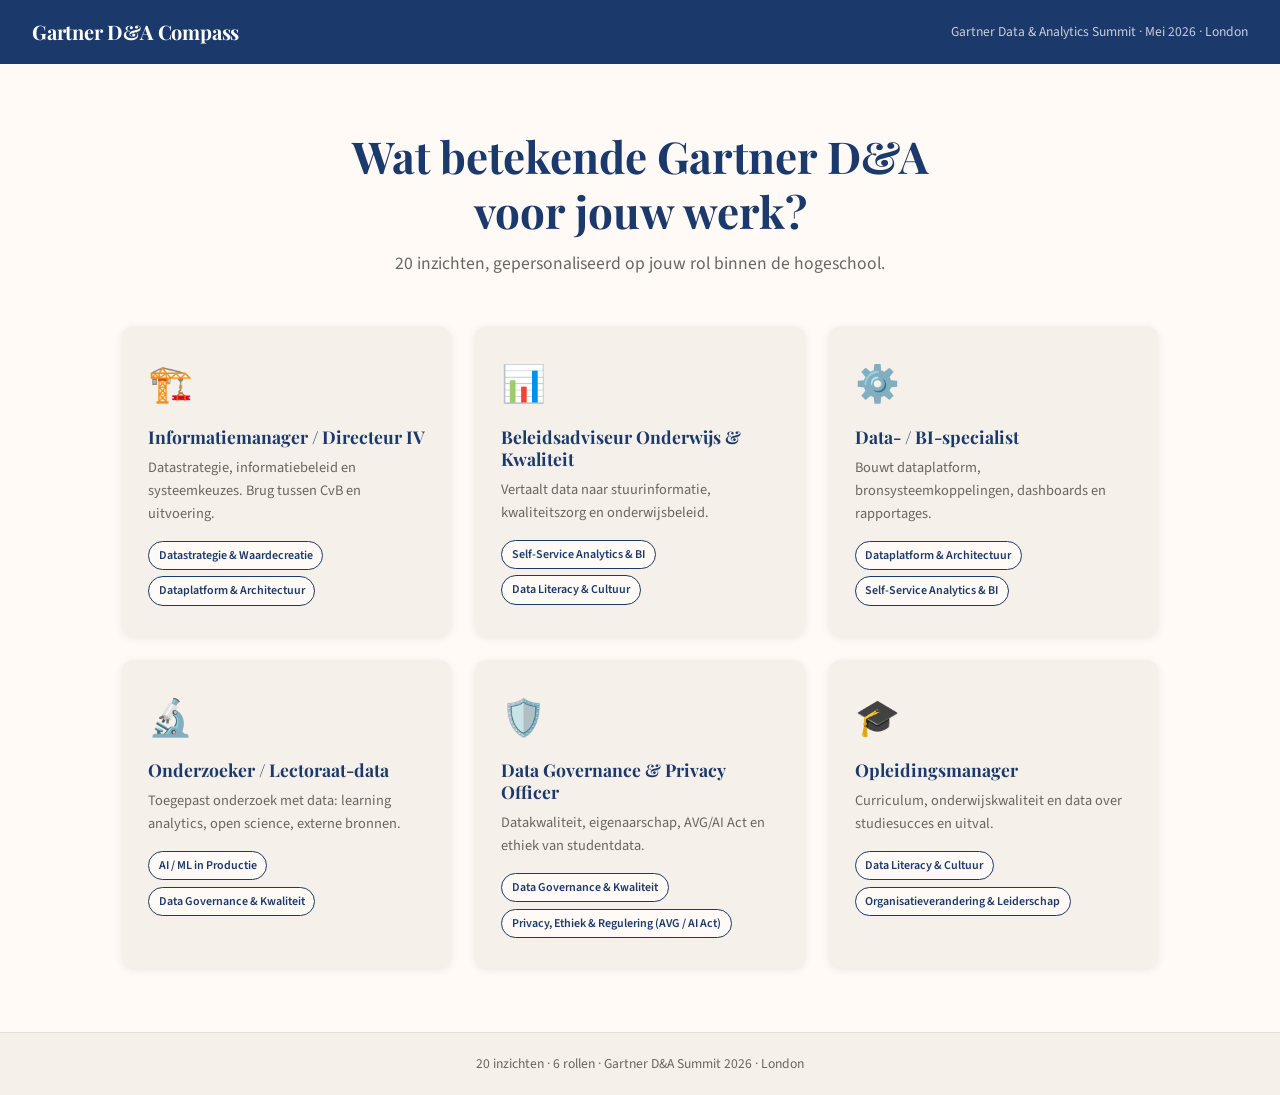
==== briefing.html @ d229db1e "Gartner D&A Compass v1" ====
<!DOCTYPE html>
<html lang="nl">
<head>
  <meta charset="UTF-8">
  <meta name="viewport" content="width=device-width, initial-scale=1.0">
  <title>Jouw Gartner D&A Briefing</title>
  <link rel="preconnect" href="https://fonts.googleapis.com">
  <link rel="preconnect" href="https://fonts.gstatic.com" crossorigin>
  <link href="https://fonts.googleapis.com/css2?family=Playfair+Display:wght@700&family=Source+Sans+3:wght@400;600;700&display=swap" rel="stylesheet">
  <link rel="stylesheet" href="css/style.css">
</head>
<body>

  <!-- Sticky nav (gevuld via JS) -->
  <nav class="sticky-nav" id="stickyNav">
    <a href="index.html" class="back-link">← Terug</a>
    <span class="nav-brand" id="navBrand"></span>
    <div class="nav-links">
      <a href="#s1">Inzichten</a>
      <a href="#s2">Radar</a>
      <a href="#s3">Provocaties</a>
      <a href="#s4">Aan de slag</a>
      <a href="#s5">Thema's</a>
      <a href="#s6">Vragen</a>
      <a href="#s7">Andere lens</a>
    </div>
  </nav>

  <!-- S0 Header -->
  <header class="briefing-header" id="s0">
    <a href="index.html" class="back-btn">← Kies een andere rol</a>
    <span class="role-emoji" id="roleEmoji"></span>
    <h1 id="roleTitle"></h1>
    <p class="subtitle">Jouw Gartner D&amp;A briefing &nbsp;·&nbsp; 20 inzichten · Mei 2026 · London</p>
  </header>

  <main id="mainContent" style="display:none">

    <!-- S1 Top inzichten -->
    <section class="section" id="s1">
      <h2 class="section-title" id="s1Title"></h2>
      <div class="insight-list" id="insightList"></div>
    </section>

    <!-- S2 Radar -->
    <section class="section" id="s2">
      <h2 class="section-title">Signalen &amp; Risico's</h2>
      <div class="radar-cols">
        <div class="radar-col" id="radarTrends">
          <h3>Signalen</h3>
        </div>
        <div class="radar-col risks" id="radarRisks">
          <h3>Risico's</h3>
        </div>
      </div>
    </section>

    <!-- S3 Provocaties -->
    <section class="section" id="s3">
      <h2 class="section-title">Provocaties</h2>
      <div id="provocations"></div>
    </section>

    <!-- S4 Direct aan de slag -->
    <section class="section" id="s4">
      <h2 class="section-title">Direct aan de slag</h2>
      <div class="tools-grid" id="toolsGrid"></div>
    </section>

    <!-- S5 Themalandschap -->
    <section class="section" id="s5">
      <h2 class="section-title">Themalandschap</h2>
      <table class="theme-table" id="themeTable">
        <thead>
          <tr>
            <th>Thema</th>
            <th>Nu</th>
            <th>Nabij</th>
            <th>Lang</th>
          </tr>
        </thead>
        <tbody id="themeBody"></tbody>
      </table>
    </section>

    <!-- S6 Team-vragen -->
    <section class="section" id="s6">
      <h2 class="section-title">Team-vragen</h2>
      <div class="team-questions" id="teamQuestions"></div>
    </section>

    <!-- S7 Andere lens -->
    <section class="section" id="s7">
      <h2 class="section-title">Dezelfde data, een ander perspectief</h2>
      <div class="lens-chips" id="lensChips"></div>
    </section>

  </main>

  <script src="js/personalization.js"></script>
  <script src="js/briefing.js"></script>
</body>
</html>
---- css/style.css ----
:root {
  --color-bg: #FFFAF5;
  --color-accent: #C8391A;
  --color-accent-2: #1B3A6B;
  --color-surface: #F5F0EA;
  --color-muted: #6B6560;
  --color-tool: #1B3A6B;
  --color-risk: #C8391A;
  --color-trend: #1A6B3A;
  --color-practice: #5A1B6B;
  --color-provocation: #C87A1A;
  --radius: 12px;
  --shadow: 0 2px 8px rgba(0,0,0,0.08);
  --shadow-hover: 0 8px 24px rgba(0,0,0,0.14);
  --transition: 0.2s ease;
}

*, *::before, *::after { box-sizing: border-box; margin: 0; padding: 0; }

html { scroll-behavior: smooth; }

body {
  font-family: 'Source Sans 3', sans-serif;
  background: var(--color-bg);
  color: #2A2520;
  line-height: 1.6;
  min-height: 100vh;
}

h1, h2, h3 {
  font-family: 'Playfair Display', serif;
  line-height: 1.25;
}

/* ── SITE HEADER ── */
.site-header {
  background: var(--color-accent-2);
  color: #fff;
  padding: 1rem 2rem;
  display: flex;
  align-items: center;
  justify-content: space-between;
  gap: 1rem;
}

.site-header .brand {
  font-family: 'Playfair Display', serif;
  font-size: 1.25rem;
  font-weight: 700;
  letter-spacing: -0.01em;
}

.site-header .tagline {
  font-size: 0.85rem;
  opacity: 0.75;
}

/* ── HERO ── */
.hero {
  text-align: center;
  padding: 4rem 2rem 3rem;
  max-width: 720px;
  margin: 0 auto;
}

.hero h1 {
  font-size: clamp(1.75rem, 4vw, 2.75rem);
  color: var(--color-accent-2);
  margin-bottom: 0.75rem;
}

.hero p {
  font-size: 1.1rem;
  color: var(--color-muted);
}

/* ── ROLE GRID ── */
.role-grid {
  display: grid;
  grid-template-columns: repeat(3, 1fr);
  gap: 1.5rem;
  max-width: 1100px;
  margin: 0 auto;
  padding: 0 2rem 4rem;
}

.role-card {
  background: var(--color-surface);
  border-radius: var(--radius);
  padding: 1.75rem 1.5rem;
  cursor: pointer;
  border: 2px solid transparent;
  box-shadow: var(--shadow);
  transition: transform var(--transition), box-shadow var(--transition), border-color var(--transition);
  opacity: 0;
  transform: translateY(16px);
}

.role-card.visible {
  opacity: 1;
  transform: translateY(0);
  transition: opacity 0.4s ease, transform 0.4s ease, box-shadow var(--transition), border-color var(--transition);
}

.role-card:hover {
  transform: translateY(-2px);
  box-shadow: var(--shadow-hover);
  border-color: var(--color-accent-2);
}

.role-card .emoji {
  font-size: 2.25rem;
  margin-bottom: 0.75rem;
  display: block;
}

.role-card h2 {
  font-size: 1.1rem;
  color: var(--color-accent-2);
  margin-bottom: 0.5rem;
}

.role-card p {
  font-size: 0.9rem;
  color: var(--color-muted);
  margin-bottom: 1rem;
}

.chips {
  display: flex;
  flex-wrap: wrap;
  gap: 0.4rem;
}

.chip {
  font-size: 0.75rem;
  padding: 0.25rem 0.6rem;
  border-radius: 999px;
  background: var(--color-bg);
  color: var(--color-accent-2);
  border: 1px solid var(--color-accent-2);
  font-weight: 600;
  white-space: nowrap;
}

/* ── SITE FOOTER ── */
.site-footer {
  background: var(--color-surface);
  text-align: center;
  padding: 1.25rem 2rem;
  font-size: 0.85rem;
  color: var(--color-muted);
  border-top: 1px solid #E8E0D8;
}

/* ── TYPE BADGES ── */
.badge {
  display: inline-block;
  font-size: 0.7rem;
  font-weight: 700;
  padding: 0.2rem 0.55rem;
  border-radius: 4px;
  text-transform: uppercase;
  letter-spacing: 0.04em;
  color: #fff;
}
.badge-tool        { background: var(--color-tool); }
.badge-risk        { background: var(--color-risk); }
.badge-trend       { background: var(--color-trend); }
.badge-practice    { background: var(--color-practice); }
.badge-provocation { background: var(--color-provocation); }

.badge-horizon {
  display: inline-block;
  font-size: 0.68rem;
  font-weight: 600;
  padding: 0.18rem 0.5rem;
  border-radius: 4px;
  text-transform: uppercase;
  letter-spacing: 0.04em;
  background: var(--color-surface);
  color: var(--color-muted);
  border: 1px solid #D0C8BF;
}

/* ── BRIEFING HEADER ── */
.briefing-header {
  background: var(--color-accent-2);
  color: #fff;
  padding: 2.5rem 2rem 2rem;
  text-align: center;
}

.briefing-header .back-btn {
  display: inline-block;
  margin-bottom: 1.5rem;
  color: rgba(255,255,255,0.8);
  text-decoration: none;
  font-size: 0.9rem;
  transition: color var(--transition);
}
.briefing-header .back-btn:hover { color: #fff; }

.briefing-header .role-emoji {
  font-size: 3rem;
  display: block;
  margin-bottom: 0.5rem;
}

.briefing-header h1 {
  font-size: clamp(1.5rem, 3.5vw, 2.25rem);
  margin-bottom: 0.25rem;
}

.briefing-header .subtitle {
  font-size: 0.9rem;
  opacity: 0.7;
}

/* ── STICKY NAV ── */
.sticky-nav {
  position: sticky;
  top: 0;
  z-index: 100;
  background: var(--color-accent-2);
  color: #fff;
  display: flex;
  align-items: center;
  justify-content: space-between;
  padding: 0.6rem 2rem;
  gap: 1rem;
  transform: translateY(-100%);
  transition: transform 0.3s ease;
  box-shadow: 0 2px 12px rgba(0,0,0,0.2);
}

.sticky-nav.visible { transform: translateY(0); }

.sticky-nav .nav-brand {
  font-family: 'Playfair Display', serif;
  font-size: 0.95rem;
  white-space: nowrap;
  overflow: hidden;
  text-overflow: ellipsis;
}

.sticky-nav .nav-links {
  display: flex;
  gap: 0.5rem;
  flex-wrap: wrap;
  justify-content: flex-end;
}

.sticky-nav .nav-links a {
  color: rgba(255,255,255,0.8);
  text-decoration: none;
  font-size: 0.78rem;
  padding: 0.2rem 0.5rem;
  border-radius: 4px;
  transition: background var(--transition), color var(--transition);
}
.sticky-nav .nav-links a:hover {
  background: rgba(255,255,255,0.15);
  color: #fff;
}

.sticky-nav .back-link {
  color: rgba(255,255,255,0.8);
  text-decoration: none;
  font-size: 0.85rem;
  white-space: nowrap;
  transition: color var(--transition);
}
.sticky-nav .back-link:hover { color: #fff; }

/* ── SECTIONS ── */
.section {
  max-width: 900px;
  margin: 0 auto;
  padding: 3rem 2rem;
}

.section + .section {
  padding-top: 0;
}

.section-title {
  font-size: 1.5rem;
  color: var(--color-accent-2);
  margin-bottom: 1.5rem;
}

/* ── INSIGHT CARDS (accordion) ── */
.insight-list {
  display: flex;
  flex-direction: column;
  gap: 0.75rem;
}

.insight-item {
  background: var(--color-surface);
  border-radius: var(--radius);
  overflow: hidden;
  border: 1px solid #E8E0D8;
}

.insight-header {
  display: flex;
  align-items: flex-start;
  gap: 0.75rem;
  padding: 1rem 1.25rem;
  cursor: pointer;
  user-select: none;
  transition: background var(--transition);
}

.insight-header:hover { background: #EDE8E2; }

.insight-rank {
  font-family: 'Playfair Display', serif;
  font-size: 1.25rem;
  color: var(--color-muted);
  min-width: 1.5rem;
  text-align: center;
  padding-top: 0.1rem;
}

.insight-meta {
  flex: 1;
}

.insight-meta .badges {
  display: flex;
  gap: 0.4rem;
  flex-wrap: wrap;
  margin-bottom: 0.4rem;
}

.insight-meta h3 {
  font-size: 1rem;
  font-family: 'Source Sans 3', sans-serif;
  font-weight: 700;
  margin-bottom: 0.25rem;
  color: #2A2520;
}

.insight-meta .summary-short {
  font-size: 0.85rem;
  color: var(--color-muted);
  display: -webkit-box;
  -webkit-line-clamp: 1;
  -webkit-box-orient: vertical;
  overflow: hidden;
}

.insight-scores {
  display: flex;
  flex-direction: column;
  gap: 0.25rem;
  align-items: flex-end;
  min-width: 80px;
}

.score-pill {
  font-size: 0.68rem;
  color: var(--color-muted);
  background: var(--color-bg);
  border: 1px solid #D0C8BF;
  padding: 0.15rem 0.45rem;
  border-radius: 999px;
  white-space: nowrap;
}

.insight-chevron {
  font-size: 0.9rem;
  color: var(--color-muted);
  align-self: center;
  transition: transform var(--transition);
  margin-left: 0.5rem;
}

.insight-item.open .insight-chevron { transform: rotate(180deg); }

.insight-body {
  display: none;
  padding: 0 1.25rem 1.25rem;
  border-top: 1px solid #E8E0D8;
}

.insight-item.open .insight-body { display: block; }

.box {
  border-radius: 8px;
  padding: 0.875rem 1rem;
  margin-bottom: 0.75rem;
  font-size: 0.9rem;
}

.box-orange { background: #FFF3E6; border-left: 3px solid var(--color-provocation); }
.box-yellow { background: #FFFCE6; border-left: 3px solid #C8B81A; }
.box-red    { background: #FFF0EE; border-left: 3px solid var(--color-risk); }

.box-label {
  font-size: 0.75rem;
  font-weight: 700;
  text-transform: uppercase;
  letter-spacing: 0.05em;
  margin-bottom: 0.35rem;
  color: var(--color-muted);
}

.box-content { color: #2A2520; }

.copy-btn {
  display: inline-flex;
  align-items: center;
  gap: 0.35rem;
  margin-top: 0.5rem;
  padding: 0.3rem 0.7rem;
  font-size: 0.78rem;
  background: #fff;
  border: 1px solid #D0C8BF;
  border-radius: 6px;
  cursor: pointer;
  color: var(--color-muted);
  transition: background var(--transition), border-color var(--transition);
}
.copy-btn:hover { background: var(--color-bg); border-color: var(--color-accent-2); color: var(--color-accent-2); }
.copy-btn.copied { background: #E6F4EE; border-color: var(--color-trend); color: var(--color-trend); }

.insight-source {
  font-size: 0.78rem;
  color: var(--color-muted);
  margin-top: 0.75rem;
  padding-top: 0.75rem;
  border-top: 1px solid #E8E0D8;
}

/* ── RADAR (S2) ── */
.radar-cols {
  display: grid;
  grid-template-columns: 1fr 1fr;
  gap: 1.5rem;
}

.radar-col h3 {
  font-size: 1rem;
  margin-bottom: 1rem;
  color: var(--color-accent-2);
  padding-bottom: 0.5rem;
  border-bottom: 2px solid var(--color-accent-2);
}

.radar-col.risks h3 { border-color: var(--color-risk); color: var(--color-risk); }

.radar-item {
  background: var(--color-surface);
  border-radius: 8px;
  padding: 0.875rem 1rem;
  margin-bottom: 0.75rem;
  border: 1px solid #E8E0D8;
}

.radar-col.risks .radar-item { background: #FFF5F5; }

.radar-item h4 {
  font-size: 0.9rem;
  font-weight: 700;
  font-family: 'Source Sans 3', sans-serif;
  margin-bottom: 0.35rem;
}

.radar-item p {
  font-size: 0.82rem;
  color: var(--color-muted);
}

/* ── PROVOCATIES (S3) ── */
.provocation-item {
  background: var(--color-surface);
  border-radius: var(--radius);
  padding: 1.25rem 1.5rem;
  margin-bottom: 1rem;
  border-left: 4px solid var(--color-provocation);
}

.provocation-item h3 {
  font-size: 1.05rem;
  font-family: 'Source Sans 3', sans-serif;
  font-weight: 700;
  margin-bottom: 0.5rem;
}

.provocation-item p { font-size: 0.9rem; color: var(--color-muted); margin-bottom: 0.75rem; }

.provocation-question {
  font-size: 0.88rem;
  font-style: italic;
  color: var(--color-provocation);
  border-top: 1px solid #E8E0D8;
  padding-top: 0.75rem;
  margin-top: 0.5rem;
}

/* ── TOOLS & PRACTICES (S4) ── */
.tools-grid {
  display: grid;
  grid-template-columns: 1fr 1fr;
  gap: 1rem;
}

.tool-card {
  background: var(--color-surface);
  border-radius: var(--radius);
  padding: 1.25rem;
  border: 1px solid #E8E0D8;
  display: flex;
  flex-direction: column;
}

.tool-card h3 {
  font-size: 0.95rem;
  font-family: 'Source Sans 3', sans-serif;
  font-weight: 700;
  margin-bottom: 0.4rem;
  color: #2A2520;
}

.tool-card p { font-size: 0.85rem; color: var(--color-muted); flex: 1; margin-bottom: 0.75rem; }

.cta-box {
  background: var(--color-accent-2);
  color: #fff;
  border-radius: 6px;
  padding: 0.6rem 0.875rem;
  font-size: 0.82rem;
  font-weight: 600;
}

/* ── THEMALANDSCHAP (S5) ── */
.theme-table {
  width: 100%;
  border-collapse: collapse;
  font-size: 0.85rem;
}

.theme-table th {
  text-align: left;
  padding: 0.5rem 0.75rem;
  font-size: 0.75rem;
  text-transform: uppercase;
  letter-spacing: 0.05em;
  color: var(--color-muted);
  border-bottom: 2px solid #E8E0D8;
}

.theme-table th:not(:first-child) { text-align: center; }

.theme-table td {
  padding: 0.6rem 0.75rem;
  border-bottom: 1px solid #E8E0D8;
  vertical-align: middle;
}

.theme-table td:not(:first-child) { text-align: center; }

.theme-dot {
  display: inline-block;
  width: 28px;
  height: 28px;
  border-radius: 50%;
  font-size: 0.78rem;
  font-weight: 700;
  line-height: 28px;
  text-align: center;
}

.dot-0    { background: #E8E0D8; color: var(--color-muted); }
.dot-1    { background: #C5D9F0; color: var(--color-accent-2); }
.dot-2plus { background: var(--color-accent-2); color: #fff; }

/* ── TEAM VRAGEN (S6) ── */
.team-questions { display: flex; flex-direction: column; gap: 1rem; }

.team-q {
  background: var(--color-surface);
  border-radius: var(--radius);
  padding: 1.25rem 1.5rem;
  display: flex;
  gap: 1rem;
  align-items: flex-start;
  border: 1px solid #E8E0D8;
}

.team-q-num {
  font-family: 'Playfair Display', serif;
  font-size: 1.75rem;
  color: var(--color-accent);
  min-width: 2rem;
  line-height: 1;
  padding-top: 0.15rem;
}

.team-q-text { flex: 1; font-size: 0.95rem; color: #2A2520; }

/* ── ANDERE LENS (S7) ── */
.lens-chips {
  display: flex;
  flex-wrap: wrap;
  gap: 0.75rem;
}

.lens-chip {
  display: inline-flex;
  align-items: center;
  gap: 0.4rem;
  padding: 0.5rem 1rem;
  border-radius: 999px;
  font-size: 0.875rem;
  font-weight: 600;
  cursor: pointer;
  border: 2px solid var(--color-accent-2);
  color: var(--color-accent-2);
  background: var(--color-surface);
  transition: background var(--transition), color var(--transition);
}

.lens-chip:hover { background: var(--color-accent-2); color: #fff; }
.lens-chip.current { background: #E8E0D8; border-color: #D0C8BF; color: var(--color-muted); cursor: default; }
.lens-chip.current:hover { background: #E8E0D8; color: var(--color-muted); }

/* ── RESPONSIEF ── */
@media (max-width: 768px) {
  .role-grid { grid-template-columns: 1fr; }
  .radar-cols { grid-template-columns: 1fr; }
  .tools-grid { grid-template-columns: 1fr; }
  .sticky-nav .nav-links { display: none; }
  .site-header { flex-direction: column; align-items: flex-start; }
}

@media (max-width: 480px) {
  .hero { padding: 2.5rem 1.25rem 2rem; }
  .section { padding: 2rem 1.25rem; }
  .role-grid { padding: 0 1.25rem 3rem; }
}
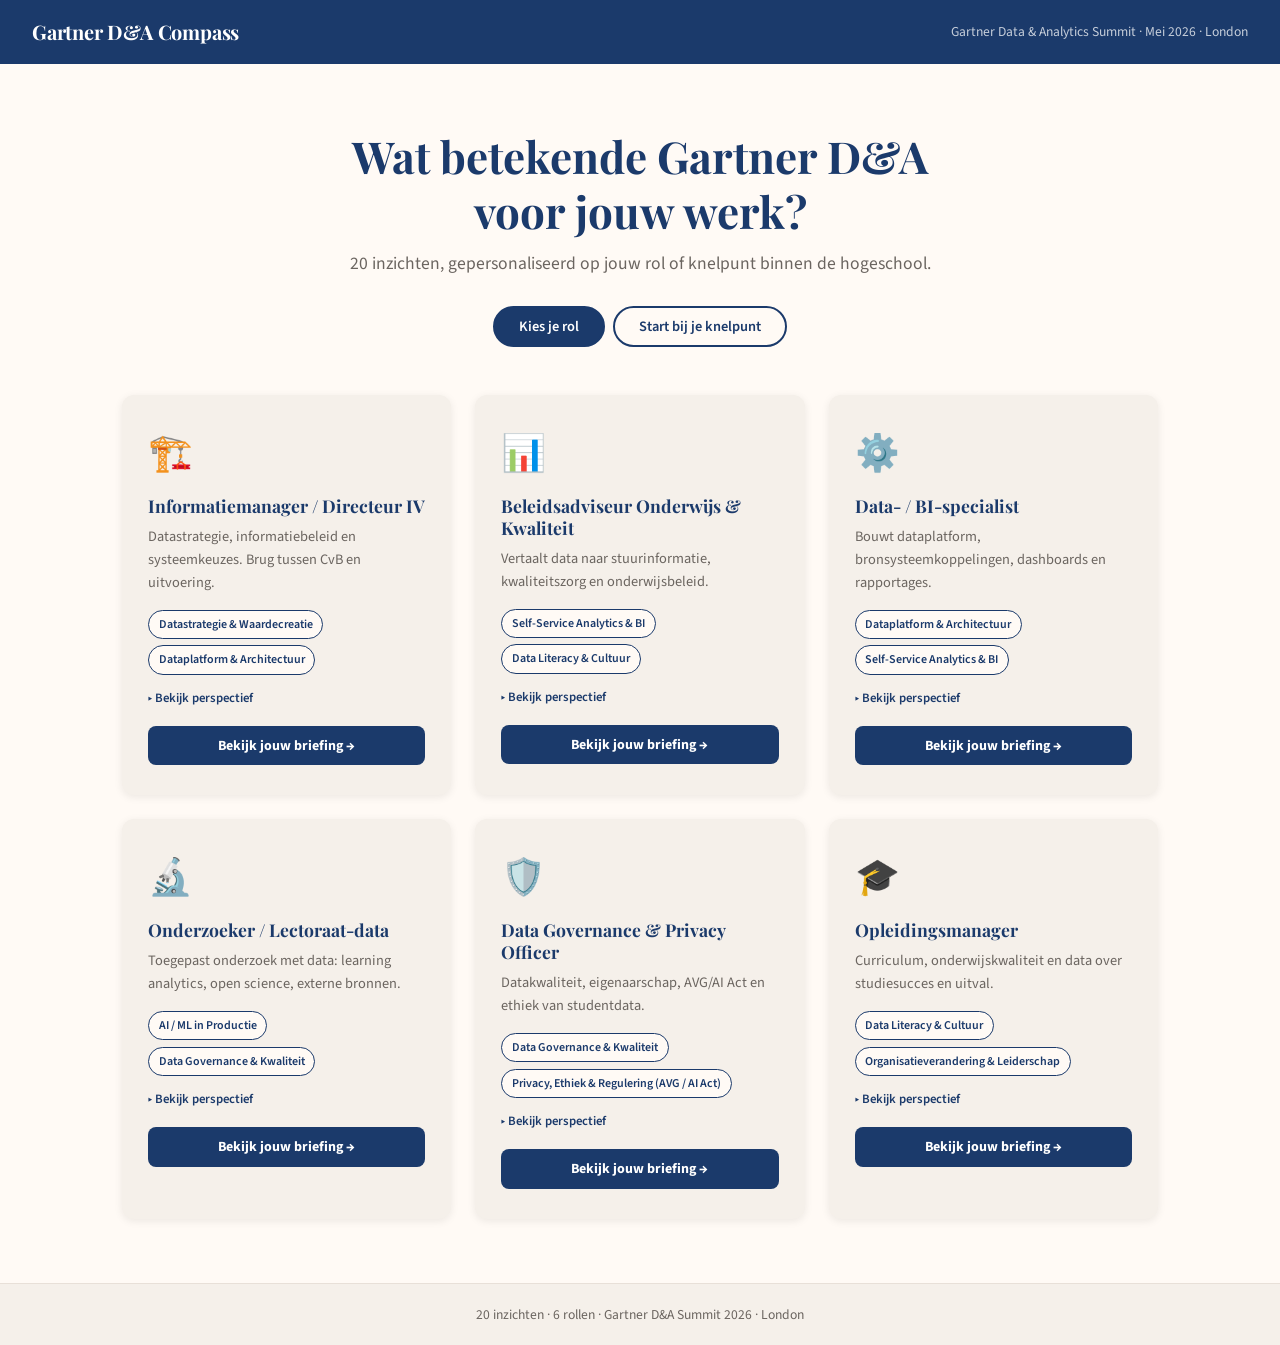
==== commit ddca8c6d: "Voeg vier EduGenAI-verbeteringen toe aan Gartner Compass - #1 Knelpunt-first entry: tab-switcher + 1" ====
--- a/briefing.html
+++ b/briefing.html
@@ -11,7 +11,7 @@
 </head>
 <body>
 
-  <!-- Sticky nav (gevuld via JS) -->
+  <!-- Sticky nav -->
   <nav class="sticky-nav" id="stickyNav">
     <a href="index.html" class="back-link">← Terug</a>
     <span class="nav-brand" id="navBrand"></span>
@@ -32,6 +32,11 @@
     <span class="role-emoji" id="roleEmoji"></span>
     <h1 id="roleTitle"></h1>
     <p class="subtitle">Jouw Gartner D&amp;A briefing &nbsp;·&nbsp; 20 inzichten · Mei 2026 · London</p>
+    <!-- Knelpunt banner (#1) -->
+    <div class="knelpunt-banner" id="knelpuntBanner" style="display:none">
+      <span class="knelpunt-banner-label">Je startte vanuit:</span>
+      <span id="knelpuntBannerText"></span>
+    </div>
   </header>
 
   <main id="mainContent" style="display:none">
@@ -39,6 +44,27 @@
     <!-- S1 Top inzichten -->
     <section class="section" id="s1">
       <h2 class="section-title" id="s1Title"></h2>
+
+      <!-- Zoekbalk + filters (#5) -->
+      <div class="search-bar-wrap">
+        <input class="search-input" id="searchInput" type="search" placeholder="Zoek op titel of trefwoord…" autocomplete="off">
+        <div class="filter-chips" id="typeFilters">
+          <button class="filter-chip active" data-filter="type" data-value="">Alle types</button>
+          <button class="filter-chip" data-filter="type" data-value="tool">Tool</button>
+          <button class="filter-chip" data-filter="type" data-value="practice">Practice</button>
+          <button class="filter-chip" data-filter="type" data-value="trend">Trend</button>
+          <button class="filter-chip" data-filter="type" data-value="risk">Risk</button>
+          <button class="filter-chip" data-filter="type" data-value="provocation">Provocatie</button>
+        </div>
+        <div class="filter-chips" id="horizonFilters">
+          <button class="filter-chip active" data-filter="horizon" data-value="">Alle horizons</button>
+          <button class="filter-chip" data-filter="horizon" data-value="now">Nu</button>
+          <button class="filter-chip" data-filter="horizon" data-value="near">Nabij</button>
+          <button class="filter-chip" data-filter="horizon" data-value="long">Lang</button>
+        </div>
+        <p class="search-empty" id="searchEmpty" style="display:none">Geen inzichten gevonden voor deze zoekopdracht.</p>
+      </div>
+
       <div class="insight-list" id="insightList"></div>
     </section>
 
@@ -89,10 +115,11 @@
       <div class="team-questions" id="teamQuestions"></div>
     </section>
 
-    <!-- S7 Andere lens -->
+    <!-- S7 Andere lens (#4) -->
     <section class="section" id="s7">
       <h2 class="section-title">Dezelfde data, een ander perspectief</h2>
-      <div class="lens-chips" id="lensChips"></div>
+      <p class="section-lead">Schakel van rol om te zien hoe dezelfde 20 inzichten er voor anderen uitzien.</p>
+      <div class="lens-grid" id="lensChips"></div>
     </section>
 
   </main>
--- a/css/style.css
+++ b/css/style.css
@@ -629,11 +629,327 @@
 .lens-chip.current { background: #E8E0D8; border-color: #D0C8BF; color: var(--color-muted); cursor: default; }
 .lens-chip.current:hover { background: #E8E0D8; color: var(--color-muted); }
 
+/* ── ANDERE LENS KAARTEN (#4) ── */
+.section-lead {
+  font-size: 0.9rem;
+  color: var(--color-muted);
+  margin-bottom: 1.25rem;
+  margin-top: -0.75rem;
+}
+
+.lens-grid {
+  display: grid;
+  grid-template-columns: repeat(3, 1fr);
+  gap: 0.875rem;
+}
+
+.lens-card {
+  background: var(--color-surface);
+  border: 2px solid var(--color-accent-2);
+  border-radius: var(--radius);
+  padding: 0.875rem 1rem;
+  display: flex;
+  align-items: flex-start;
+  gap: 0.625rem;
+  cursor: pointer;
+  transition: background var(--transition), transform var(--transition);
+  position: relative;
+}
+
+.lens-card:hover { background: var(--color-accent-2); }
+.lens-card:hover .lens-card-title,
+.lens-card:hover .lens-card-focus { color: #fff; }
+
+.lens-card.current {
+  background: #EDE8E2;
+  border-color: #D0C8BF;
+  cursor: default;
+}
+.lens-card.current:hover { background: #EDE8E2; }
+.lens-card.current .lens-card-title { color: var(--color-muted); }
+.lens-card.current .lens-card-focus { color: #A09890; }
+
+.lens-card-emoji { font-size: 1.5rem; flex-shrink: 0; }
+
+.lens-card-body { flex: 1; }
+
+.lens-card-title {
+  display: block;
+  font-size: 0.85rem;
+  font-weight: 700;
+  color: var(--color-accent-2);
+  line-height: 1.3;
+  margin-bottom: 0.2rem;
+  transition: color var(--transition);
+}
+
+.lens-card-focus {
+  display: block;
+  font-size: 0.75rem;
+  color: var(--color-muted);
+  font-style: italic;
+  line-height: 1.35;
+  transition: color var(--transition);
+}
+
+.lens-card-badge {
+  position: absolute;
+  top: 0.4rem;
+  right: 0.5rem;
+  font-size: 0.65rem;
+  font-weight: 700;
+  text-transform: uppercase;
+  letter-spacing: 0.04em;
+  color: var(--color-muted);
+  background: #D0C8BF;
+  padding: 0.15rem 0.4rem;
+  border-radius: 4px;
+}
+
+/* ── TAB SWITCHER (#1) ── */
+.entry-tabs {
+  display: flex;
+  gap: 0.5rem;
+  justify-content: center;
+  margin-top: 1.75rem;
+}
+
+.entry-tab {
+  padding: 0.5rem 1.5rem;
+  border-radius: 999px;
+  font-size: 0.9rem;
+  font-weight: 600;
+  font-family: 'Source Sans 3', sans-serif;
+  border: 2px solid var(--color-accent-2);
+  background: transparent;
+  color: var(--color-accent-2);
+  cursor: pointer;
+  transition: background var(--transition), color var(--transition);
+}
+
+.entry-tab.active,
+.entry-tab:hover {
+  background: var(--color-accent-2);
+  color: #fff;
+}
+
+/* ── KNELPUNTEN LIJST (#1) ── */
+.knelpunt-intro { max-width: 900px; margin: 0 auto; }
+
+.knelpunt-lead {
+  font-size: 1rem;
+  color: var(--color-muted);
+  margin-bottom: 0;
+}
+
+.knelpunt-list {
+  display: flex;
+  flex-direction: column;
+  gap: 0.625rem;
+  max-width: 900px;
+  margin: 0 auto;
+  padding: 1.5rem 2rem 4rem;
+}
+
+.knelpunt-item {
+  display: flex;
+  align-items: center;
+  gap: 1rem;
+  padding: 1rem 1.25rem;
+  background: var(--color-surface);
+  border: 1px solid #E8E0D8;
+  border-radius: var(--radius);
+  cursor: pointer;
+  text-align: left;
+  font-family: 'Source Sans 3', sans-serif;
+  transition: border-color var(--transition), box-shadow var(--transition), transform var(--transition);
+}
+
+.knelpunt-item:hover {
+  border-color: var(--color-accent-2);
+  box-shadow: var(--shadow-hover);
+  transform: translateX(4px);
+}
+
+.knelpunt-icon { font-size: 1.5rem; flex-shrink: 0; }
+
+.knelpunt-text {
+  flex: 1;
+  font-size: 0.95rem;
+  font-weight: 600;
+  color: #2A2520;
+}
+
+.knelpunt-role {
+  font-size: 0.78rem;
+  color: var(--color-muted);
+  background: var(--color-bg);
+  border: 1px solid #D0C8BF;
+  padding: 0.2rem 0.6rem;
+  border-radius: 999px;
+  white-space: nowrap;
+  flex-shrink: 0;
+}
+
+/* ── KNELPUNT BANNER op briefingpagina (#1) ── */
+.knelpunt-banner {
+  margin-top: 1.25rem;
+  background: rgba(255,255,255,0.15);
+  border: 1px solid rgba(255,255,255,0.3);
+  border-radius: 8px;
+  padding: 0.5rem 1rem;
+  font-size: 0.85rem;
+  color: rgba(255,255,255,0.9);
+  display: inline-flex;
+  gap: 0.5rem;
+  align-items: center;
+}
+
+.knelpunt-banner-label {
+  font-weight: 700;
+  opacity: 0.75;
+  text-transform: uppercase;
+  font-size: 0.72rem;
+  letter-spacing: 0.05em;
+}
+
+/* ── ROLE CARD PREVIEW (#2) ── */
+.preview-toggle {
+  display: inline-block;
+  margin-top: 0.875rem;
+  background: none;
+  border: none;
+  font-size: 0.8rem;
+  color: var(--color-accent-2);
+  cursor: pointer;
+  font-family: 'Source Sans 3', sans-serif;
+  font-weight: 600;
+  padding: 0;
+  transition: color var(--transition);
+}
+.preview-toggle:hover { color: var(--color-accent); }
+
+.card-preview {
+  margin-top: 0.75rem;
+  padding-top: 0.75rem;
+  border-top: 1px dashed #D0C8BF;
+}
+
+.preview-prompt {
+  font-size: 0.82rem;
+  font-style: italic;
+  color: var(--color-muted);
+  margin-bottom: 0.5rem;
+}
+
+.preview-label {
+  font-size: 0.72rem;
+  font-weight: 700;
+  text-transform: uppercase;
+  letter-spacing: 0.05em;
+  color: var(--color-muted);
+  margin-bottom: 0.4rem;
+}
+
+.preview-insights {
+  list-style: none;
+  padding: 0;
+  display: flex;
+  flex-direction: column;
+  gap: 0.35rem;
+}
+
+.preview-insights li {
+  font-size: 0.8rem;
+  color: #2A2520;
+  display: flex;
+  align-items: flex-start;
+  gap: 0.4rem;
+  line-height: 1.4;
+}
+
+.card-cta {
+  display: block;
+  width: 100%;
+  margin-top: 1rem;
+  padding: 0.6rem 1rem;
+  background: var(--color-accent-2);
+  color: #fff;
+  border: none;
+  border-radius: 8px;
+  font-size: 0.875rem;
+  font-weight: 700;
+  font-family: 'Source Sans 3', sans-serif;
+  cursor: pointer;
+  text-align: center;
+  transition: background var(--transition);
+}
+.card-cta:hover { background: #152d55; }
+
+/* ── ZOEKBALK & FILTERS (#5) ── */
+.search-bar-wrap {
+  background: var(--color-surface);
+  border-radius: var(--radius);
+  padding: 1rem 1.25rem;
+  margin-bottom: 1.25rem;
+  border: 1px solid #E8E0D8;
+}
+
+.search-input {
+  width: 100%;
+  padding: 0.625rem 0.875rem;
+  border: 1px solid #D0C8BF;
+  border-radius: 8px;
+  font-size: 0.9rem;
+  font-family: 'Source Sans 3', sans-serif;
+  background: #fff;
+  color: #2A2520;
+  outline: none;
+  margin-bottom: 0.75rem;
+  transition: border-color var(--transition);
+}
+.search-input:focus { border-color: var(--color-accent-2); }
+
+.filter-chips {
+  display: flex;
+  flex-wrap: wrap;
+  gap: 0.4rem;
+  margin-bottom: 0.5rem;
+}
+.filter-chips:last-of-type { margin-bottom: 0; }
+
+.filter-chip {
+  padding: 0.25rem 0.75rem;
+  border-radius: 999px;
+  font-size: 0.78rem;
+  font-weight: 600;
+  font-family: 'Source Sans 3', sans-serif;
+  border: 1px solid #D0C8BF;
+  background: var(--color-bg);
+  color: var(--color-muted);
+  cursor: pointer;
+  transition: background var(--transition), border-color var(--transition), color var(--transition);
+}
+.filter-chip:hover { border-color: var(--color-accent-2); color: var(--color-accent-2); }
+.filter-chip.active {
+  background: var(--color-accent-2);
+  border-color: var(--color-accent-2);
+  color: #fff;
+}
+
+.search-empty {
+  font-size: 0.875rem;
+  color: var(--color-muted);
+  padding: 0.75rem 0 0.25rem;
+  font-style: italic;
+}
+
 /* ── RESPONSIEF ── */
 @media (max-width: 768px) {
   .role-grid { grid-template-columns: 1fr; }
   .radar-cols { grid-template-columns: 1fr; }
   .tools-grid { grid-template-columns: 1fr; }
+  .lens-grid  { grid-template-columns: 1fr 1fr; }
   .sticky-nav .nav-links { display: none; }
   .site-header { flex-direction: column; align-items: flex-start; }
 }
@@ -642,4 +958,6 @@
   .hero { padding: 2.5rem 1.25rem 2rem; }
   .section { padding: 2rem 1.25rem; }
   .role-grid { padding: 0 1.25rem 3rem; }
-}
+  .knelpunt-list { padding: 1.5rem 1.25rem 3rem; }
+  .lens-grid { grid-template-columns: 1fr; }
+}
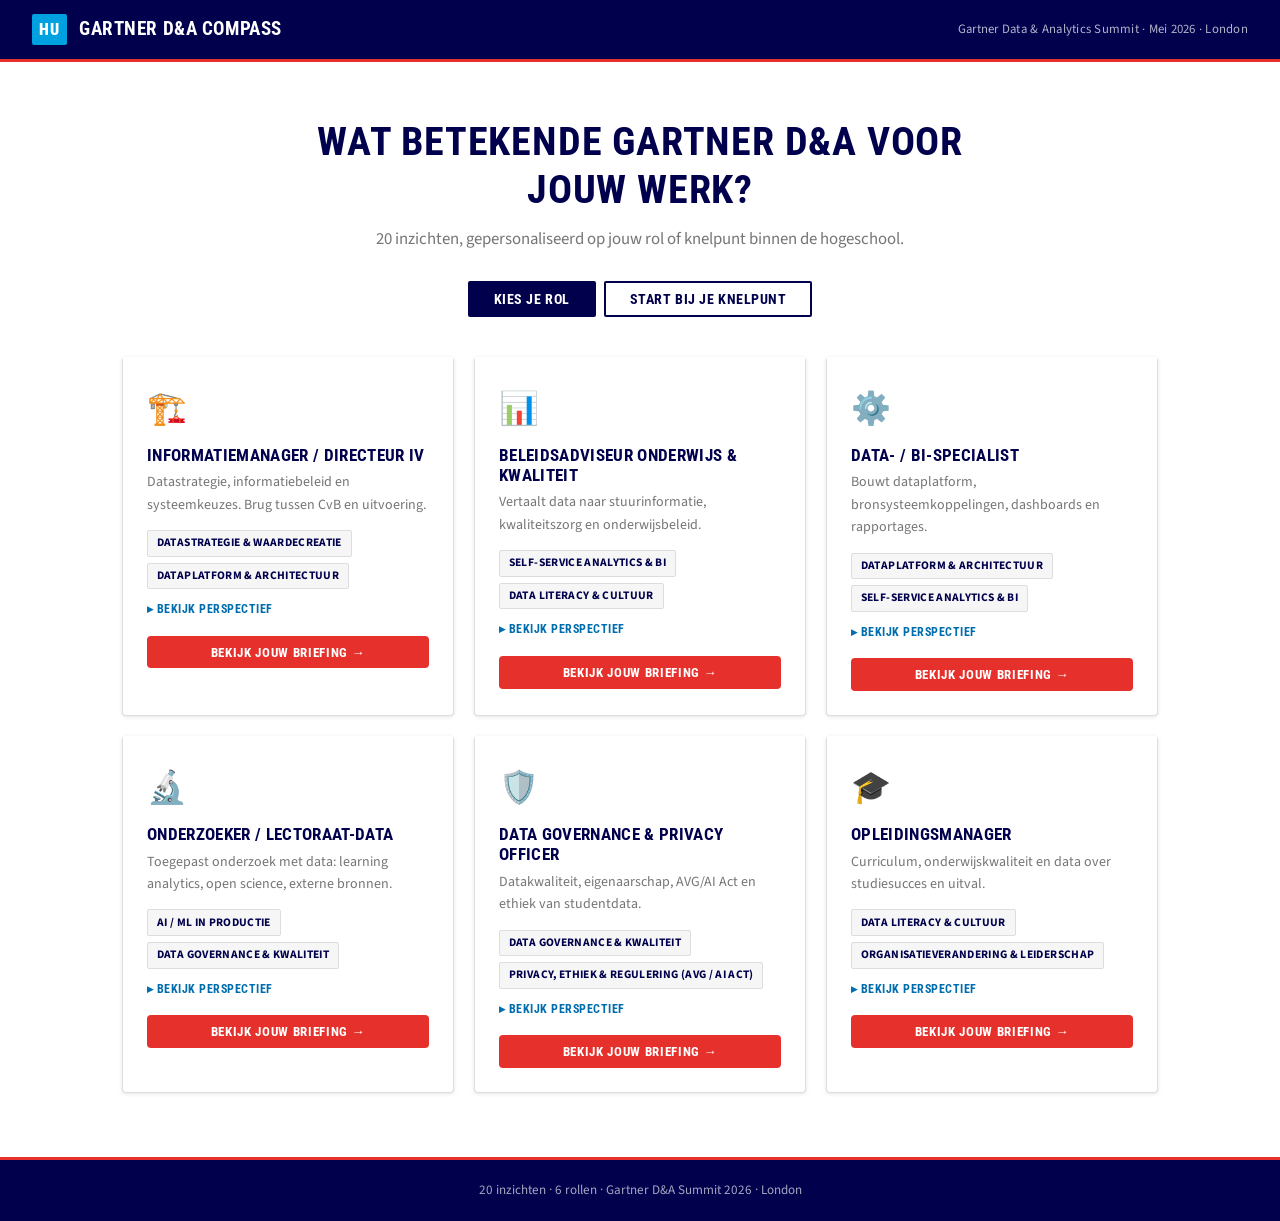
==== commit 22f54d94: "Pas aan naar HU Hogeschool Utrecht huisstijl - Kleuren: HU rood (#e6302b), HU navy (#00004d), HU bla" ====
--- a/briefing.html
+++ b/briefing.html
@@ -6,7 +6,7 @@
   <title>Jouw Gartner D&A Briefing</title>
   <link rel="preconnect" href="https://fonts.googleapis.com">
   <link rel="preconnect" href="https://fonts.gstatic.com" crossorigin>
-  <link href="https://fonts.googleapis.com/css2?family=Playfair+Display:wght@700&family=Source+Sans+3:wght@400;600;700&display=swap" rel="stylesheet">
+  <link href="https://fonts.googleapis.com/css2?family=Roboto+Condensed:wght@700&family=Source+Sans+3:wght@400;600;700&display=swap" rel="stylesheet">
   <link rel="stylesheet" href="css/style.css">
 </head>
 <body>
--- a/css/style.css
+++ b/css/style.css
@@ -1,167 +1,232 @@
+/* ── HU HOGESCHOOL UTRECHT HUISSTIJL ── */
 :root {
-  --color-bg: #FFFAF5;
-  --color-accent: #C8391A;
-  --color-accent-2: #1B3A6B;
-  --color-surface: #F5F0EA;
-  --color-muted: #6B6560;
-  --color-tool: #1B3A6B;
-  --color-risk: #C8391A;
-  --color-trend: #1A6B3A;
-  --color-practice: #5A1B6B;
-  --color-provocation: #C87A1A;
-  --radius: 12px;
-  --shadow: 0 2px 8px rgba(0,0,0,0.08);
-  --shadow-hover: 0 8px 24px rgba(0,0,0,0.14);
-  --transition: 0.2s ease;
+  --color-bg: #ffffff;
+  --color-accent: #e6302b;        /* HU rood */
+  --color-accent-2: #00004d;      /* HU navy */
+  --color-blue: #00a1e1;          /* HU blauw */
+  --color-blue-dark: #006eae;
+  --color-surface: #f6f6f6;       /* HU lichtgrijs */
+  --color-border: #dddddd;
+  --color-muted: #757575;         /* HU grey2 */
+  --color-text: #333333;          /* HU grey1 */
+
+  /* Type-kleuren (HU palette) */
+  --color-tool:        #00004d;   /* navy */
+  --color-risk:        #e6302b;   /* rood */
+  --color-trend:       #006eae;   /* blauw-donker */
+  --color-practice:    #e9650d;   /* oranje */
+  --color-provocation: #e9650d;   /* oranje */
+
+  --radius: 4px;
+  --radius-lg: 8px;
+  --shadow: 0 1px 4px rgba(0,0,0,0.10);
+  --shadow-hover: 0 4px 16px rgba(0,0,0,0.14);
+  --transition: 0.15s ease;
 }
 
 *, *::before, *::after { box-sizing: border-box; margin: 0; padding: 0; }
-
 html { scroll-behavior: smooth; }
 
 body {
-  font-family: 'Source Sans 3', sans-serif;
+  font-family: 'Source Sans 3', Arial, sans-serif;
   background: var(--color-bg);
-  color: #2A2520;
+  color: var(--color-text);
   line-height: 1.6;
   min-height: 100vh;
 }
 
-h1, h2, h3 {
-  font-family: 'Playfair Display', serif;
-  line-height: 1.25;
+/* Headings: HU gebruikt condensed, uppercase stijl */
+h1, h2, h3, h4 {
+  font-family: 'Roboto Condensed', 'Arial Narrow', Arial, sans-serif;
+  font-weight: 700;
+  line-height: 1.2;
+  letter-spacing: 0.01em;
 }
 
 /* ── SITE HEADER ── */
 .site-header {
   background: var(--color-accent-2);
   color: #fff;
-  padding: 1rem 2rem;
+  padding: 0.875rem 2rem;
   display: flex;
   align-items: center;
   justify-content: space-between;
   gap: 1rem;
+  border-bottom: 3px solid var(--color-accent);
 }
 
 .site-header .brand {
-  font-family: 'Playfair Display', serif;
-  font-size: 1.25rem;
-  font-weight: 700;
-  letter-spacing: -0.01em;
+  font-family: 'Roboto Condensed', 'Arial Narrow', Arial, sans-serif;
+  font-size: 1.2rem;
+  font-weight: 700;
+  letter-spacing: 0.03em;
+  text-transform: uppercase;
+  display: flex;
+  align-items: center;
+  gap: 0.75rem;
+}
+
+.site-header .brand::before {
+  content: 'HU';
+  background: var(--color-blue);
+  color: #fff;
+  font-size: 1rem;
+  font-weight: 900;
+  padding: 0.15rem 0.45rem;
+  border-radius: 2px;
+  letter-spacing: 0.05em;
 }
 
 .site-header .tagline {
-  font-size: 0.85rem;
-  opacity: 0.75;
+  font-size: 0.8rem;
+  opacity: 0.7;
+  letter-spacing: 0.02em;
 }
 
 /* ── HERO ── */
 .hero {
   text-align: center;
-  padding: 4rem 2rem 3rem;
-  max-width: 720px;
+  padding: 3.5rem 2rem 2.5rem;
+  max-width: 760px;
   margin: 0 auto;
 }
 
 .hero h1 {
-  font-size: clamp(1.75rem, 4vw, 2.75rem);
+  font-size: clamp(1.6rem, 4vw, 2.5rem);
   color: var(--color-accent-2);
+  text-transform: uppercase;
   margin-bottom: 0.75rem;
+  letter-spacing: 0.02em;
 }
 
 .hero p {
-  font-size: 1.1rem;
-  color: var(--color-muted);
+  font-size: 1.05rem;
+  color: var(--color-muted);
+}
+
+/* ── TAB SWITCHER ── */
+.entry-tabs {
+  display: flex;
+  gap: 0.5rem;
+  justify-content: center;
+  margin-top: 1.75rem;
+}
+
+.entry-tab {
+  padding: 0.5rem 1.5rem;
+  border-radius: 2px;
+  font-size: 0.875rem;
+  font-weight: 700;
+  font-family: 'Roboto Condensed', 'Arial Narrow', Arial, sans-serif;
+  text-transform: uppercase;
+  letter-spacing: 0.04em;
+  border: 2px solid var(--color-accent-2);
+  background: transparent;
+  color: var(--color-accent-2);
+  cursor: pointer;
+  transition: background var(--transition), color var(--transition);
+}
+
+.entry-tab.active,
+.entry-tab:hover {
+  background: var(--color-accent-2);
+  color: #fff;
 }
 
 /* ── ROLE GRID ── */
 .role-grid {
   display: grid;
   grid-template-columns: repeat(3, 1fr);
-  gap: 1.5rem;
+  gap: 1.25rem;
   max-width: 1100px;
   margin: 0 auto;
   padding: 0 2rem 4rem;
 }
 
 .role-card {
-  background: var(--color-surface);
-  border-radius: var(--radius);
-  padding: 1.75rem 1.5rem;
+  background: #fff;
+  border-radius: var(--radius);
+  padding: 1.5rem;
   cursor: pointer;
-  border: 2px solid transparent;
+  border: 1px solid var(--color-border);
+  border-top: 3px solid transparent;
   box-shadow: var(--shadow);
-  transition: transform var(--transition), box-shadow var(--transition), border-color var(--transition);
+  transition: border-color var(--transition), box-shadow var(--transition), transform var(--transition);
   opacity: 0;
-  transform: translateY(16px);
+  transform: translateY(12px);
 }
 
 .role-card.visible {
   opacity: 1;
   transform: translateY(0);
-  transition: opacity 0.4s ease, transform 0.4s ease, box-shadow var(--transition), border-color var(--transition);
+  transition: opacity 0.35s ease, transform 0.35s ease,
+              border-color var(--transition), box-shadow var(--transition);
 }
 
 .role-card:hover {
-  transform: translateY(-2px);
+  border-top-color: var(--color-accent);
   box-shadow: var(--shadow-hover);
-  border-color: var(--color-accent-2);
+  transform: translateY(-1px);
 }
 
 .role-card .emoji {
-  font-size: 2.25rem;
-  margin-bottom: 0.75rem;
+  font-size: 2rem;
+  margin-bottom: 0.625rem;
   display: block;
 }
 
 .role-card h2 {
-  font-size: 1.1rem;
+  font-size: 1.05rem;
   color: var(--color-accent-2);
-  margin-bottom: 0.5rem;
+  text-transform: uppercase;
+  margin-bottom: 0.4rem;
+  letter-spacing: 0.02em;
 }
 
 .role-card p {
-  font-size: 0.9rem;
-  color: var(--color-muted);
-  margin-bottom: 1rem;
+  font-size: 0.875rem;
+  color: var(--color-muted);
+  margin-bottom: 0.875rem;
 }
 
 .chips {
   display: flex;
   flex-wrap: wrap;
-  gap: 0.4rem;
+  gap: 0.35rem;
 }
 
 .chip {
-  font-size: 0.75rem;
-  padding: 0.25rem 0.6rem;
-  border-radius: 999px;
-  background: var(--color-bg);
+  font-size: 0.72rem;
+  padding: 0.2rem 0.55rem;
+  border-radius: 2px;
+  background: var(--color-surface);
   color: var(--color-accent-2);
-  border: 1px solid var(--color-accent-2);
-  font-weight: 600;
+  border: 1px solid var(--color-border);
+  font-weight: 700;
   white-space: nowrap;
+  text-transform: uppercase;
+  letter-spacing: 0.03em;
 }
 
 /* ── SITE FOOTER ── */
 .site-footer {
-  background: var(--color-surface);
+  background: var(--color-accent-2);
+  color: rgba(255,255,255,0.65);
   text-align: center;
   padding: 1.25rem 2rem;
-  font-size: 0.85rem;
-  color: var(--color-muted);
-  border-top: 1px solid #E8E0D8;
+  font-size: 0.82rem;
+  border-top: 3px solid var(--color-accent);
 }
 
 /* ── TYPE BADGES ── */
 .badge {
   display: inline-block;
-  font-size: 0.7rem;
-  font-weight: 700;
-  padding: 0.2rem 0.55rem;
-  border-radius: 4px;
-  text-transform: uppercase;
-  letter-spacing: 0.04em;
+  font-size: 0.68rem;
+  font-weight: 700;
+  padding: 0.18rem 0.5rem;
+  border-radius: 2px;
+  text-transform: uppercase;
+  letter-spacing: 0.05em;
   color: #fff;
 }
 .badge-tool        { background: var(--color-tool); }
@@ -172,49 +237,53 @@
 
 .badge-horizon {
   display: inline-block;
-  font-size: 0.68rem;
-  font-weight: 600;
-  padding: 0.18rem 0.5rem;
-  border-radius: 4px;
-  text-transform: uppercase;
-  letter-spacing: 0.04em;
+  font-size: 0.66rem;
+  font-weight: 700;
+  padding: 0.16rem 0.45rem;
+  border-radius: 2px;
+  text-transform: uppercase;
+  letter-spacing: 0.05em;
   background: var(--color-surface);
   color: var(--color-muted);
-  border: 1px solid #D0C8BF;
+  border: 1px solid var(--color-border);
 }
 
 /* ── BRIEFING HEADER ── */
 .briefing-header {
-  background: var(--color-accent-2);
+  background: var(--color-accent);
   color: #fff;
   padding: 2.5rem 2rem 2rem;
   text-align: center;
+  border-bottom: 4px solid #b01f1a;
 }
 
 .briefing-header .back-btn {
   display: inline-block;
   margin-bottom: 1.5rem;
-  color: rgba(255,255,255,0.8);
+  color: rgba(255,255,255,0.85);
   text-decoration: none;
-  font-size: 0.9rem;
+  font-size: 0.875rem;
+  font-weight: 700;
   transition: color var(--transition);
 }
 .briefing-header .back-btn:hover { color: #fff; }
 
 .briefing-header .role-emoji {
-  font-size: 3rem;
+  font-size: 2.75rem;
   display: block;
   margin-bottom: 0.5rem;
 }
 
 .briefing-header h1 {
-  font-size: clamp(1.5rem, 3.5vw, 2.25rem);
+  font-size: clamp(1.4rem, 3.5vw, 2.1rem);
+  text-transform: uppercase;
+  letter-spacing: 0.03em;
   margin-bottom: 0.25rem;
 }
 
 .briefing-header .subtitle {
-  font-size: 0.9rem;
-  opacity: 0.7;
+  font-size: 0.875rem;
+  opacity: 0.8;
 }
 
 /* ── STICKY NAV ── */
@@ -227,18 +296,22 @@
   display: flex;
   align-items: center;
   justify-content: space-between;
-  padding: 0.6rem 2rem;
+  padding: 0.55rem 2rem;
   gap: 1rem;
   transform: translateY(-100%);
-  transition: transform 0.3s ease;
-  box-shadow: 0 2px 12px rgba(0,0,0,0.2);
+  transition: transform 0.25s ease;
+  box-shadow: 0 2px 8px rgba(0,0,0,0.2);
+  border-bottom: 2px solid var(--color-accent);
 }
 
 .sticky-nav.visible { transform: translateY(0); }
 
 .sticky-nav .nav-brand {
-  font-family: 'Playfair Display', serif;
-  font-size: 0.95rem;
+  font-family: 'Roboto Condensed', 'Arial Narrow', Arial, sans-serif;
+  font-size: 0.9rem;
+  font-weight: 700;
+  text-transform: uppercase;
+  letter-spacing: 0.03em;
   white-space: nowrap;
   overflow: hidden;
   text-overflow: ellipsis;
@@ -246,7 +319,7 @@
 
 .sticky-nav .nav-links {
   display: flex;
-  gap: 0.5rem;
+  gap: 0.4rem;
   flex-wrap: wrap;
   justify-content: flex-end;
 }
@@ -254,9 +327,12 @@
 .sticky-nav .nav-links a {
   color: rgba(255,255,255,0.8);
   text-decoration: none;
-  font-size: 0.78rem;
+  font-size: 0.75rem;
+  font-weight: 700;
+  text-transform: uppercase;
+  letter-spacing: 0.04em;
   padding: 0.2rem 0.5rem;
-  border-radius: 4px;
+  border-radius: 2px;
   transition: background var(--transition), color var(--transition);
 }
 .sticky-nav .nav-links a:hover {
@@ -267,7 +343,10 @@
 .sticky-nav .back-link {
   color: rgba(255,255,255,0.8);
   text-decoration: none;
-  font-size: 0.85rem;
+  font-size: 0.82rem;
+  font-weight: 700;
+  text-transform: uppercase;
+  letter-spacing: 0.03em;
   white-space: nowrap;
   transition: color var(--transition);
 }
@@ -280,72 +359,86 @@
   padding: 3rem 2rem;
 }
 
-.section + .section {
-  padding-top: 0;
-}
+.section + .section { padding-top: 0; }
 
 .section-title {
-  font-size: 1.5rem;
+  font-size: 1.35rem;
   color: var(--color-accent-2);
-  margin-bottom: 1.5rem;
+  text-transform: uppercase;
+  letter-spacing: 0.03em;
+  margin-bottom: 1.25rem;
+  padding-bottom: 0.5rem;
+  border-bottom: 2px solid var(--color-accent);
+  display: inline-block;
+}
+
+.section-lead {
+  font-size: 0.9rem;
+  color: var(--color-muted);
+  margin-bottom: 1.25rem;
+  margin-top: -0.75rem;
 }
 
 /* ── INSIGHT CARDS (accordion) ── */
 .insight-list {
   display: flex;
   flex-direction: column;
-  gap: 0.75rem;
+  gap: 0.625rem;
 }
 
 .insight-item {
-  background: var(--color-surface);
+  background: #fff;
   border-radius: var(--radius);
   overflow: hidden;
-  border: 1px solid #E8E0D8;
-}
+  border: 1px solid var(--color-border);
+  border-left: 3px solid transparent;
+  transition: border-left-color var(--transition);
+}
+
+.insight-item.open { border-left-color: var(--color-accent); }
 
 .insight-header {
   display: flex;
   align-items: flex-start;
   gap: 0.75rem;
-  padding: 1rem 1.25rem;
+  padding: 0.875rem 1.125rem;
   cursor: pointer;
   user-select: none;
   transition: background var(--transition);
 }
 
-.insight-header:hover { background: #EDE8E2; }
+.insight-header:hover { background: var(--color-surface); }
 
 .insight-rank {
-  font-family: 'Playfair Display', serif;
-  font-size: 1.25rem;
+  font-family: 'Roboto Condensed', 'Arial Narrow', Arial, sans-serif;
+  font-size: 1.1rem;
+  font-weight: 700;
   color: var(--color-muted);
   min-width: 1.5rem;
   text-align: center;
-  padding-top: 0.1rem;
-}
-
-.insight-meta {
-  flex: 1;
-}
+  padding-top: 0.15rem;
+}
+
+.insight-meta { flex: 1; }
 
 .insight-meta .badges {
   display: flex;
-  gap: 0.4rem;
+  gap: 0.35rem;
   flex-wrap: wrap;
-  margin-bottom: 0.4rem;
+  margin-bottom: 0.35rem;
 }
 
 .insight-meta h3 {
-  font-size: 1rem;
-  font-family: 'Source Sans 3', sans-serif;
-  font-weight: 700;
-  margin-bottom: 0.25rem;
-  color: #2A2520;
+  font-size: 0.95rem;
+  font-family: 'Roboto Condensed', 'Arial Narrow', Arial, sans-serif;
+  font-weight: 700;
+  margin-bottom: 0.2rem;
+  color: var(--color-text);
+  letter-spacing: 0.01em;
 }
 
 .insight-meta .summary-short {
-  font-size: 0.85rem;
+  font-size: 0.82rem;
   color: var(--color-muted);
   display: -webkit-box;
   -webkit-line-clamp: 1;
@@ -356,209 +449,225 @@
 .insight-scores {
   display: flex;
   flex-direction: column;
-  gap: 0.25rem;
+  gap: 0.2rem;
   align-items: flex-end;
-  min-width: 80px;
+  min-width: 76px;
 }
 
 .score-pill {
-  font-size: 0.68rem;
-  color: var(--color-muted);
-  background: var(--color-bg);
-  border: 1px solid #D0C8BF;
-  padding: 0.15rem 0.45rem;
-  border-radius: 999px;
+  font-size: 0.66rem;
+  color: var(--color-muted);
+  background: var(--color-surface);
+  border: 1px solid var(--color-border);
+  padding: 0.12rem 0.4rem;
+  border-radius: 2px;
   white-space: nowrap;
+  font-weight: 700;
+  text-transform: uppercase;
+  letter-spacing: 0.03em;
 }
 
 .insight-chevron {
-  font-size: 0.9rem;
+  font-size: 0.85rem;
   color: var(--color-muted);
   align-self: center;
   transition: transform var(--transition);
-  margin-left: 0.5rem;
+  margin-left: 0.4rem;
 }
 
 .insight-item.open .insight-chevron { transform: rotate(180deg); }
 
 .insight-body {
   display: none;
-  padding: 0 1.25rem 1.25rem;
-  border-top: 1px solid #E8E0D8;
+  padding: 0 1.125rem 1.125rem;
+  border-top: 1px solid var(--color-border);
 }
 
 .insight-item.open .insight-body { display: block; }
 
 .box {
-  border-radius: 8px;
-  padding: 0.875rem 1rem;
-  margin-bottom: 0.75rem;
-  font-size: 0.9rem;
-}
-
-.box-orange { background: #FFF3E6; border-left: 3px solid var(--color-provocation); }
-.box-yellow { background: #FFFCE6; border-left: 3px solid #C8B81A; }
-.box-red    { background: #FFF0EE; border-left: 3px solid var(--color-risk); }
+  border-radius: var(--radius);
+  padding: 0.75rem 0.875rem;
+  margin-bottom: 0.625rem;
+  font-size: 0.875rem;
+}
+
+.box-orange { background: #fef3e2; border-left: 3px solid var(--color-practice); }
+.box-yellow { background: #fdf5d1; border-left: 3px solid #f8ce1c; }
+.box-red    { background: #fdecea; border-left: 3px solid var(--color-accent); }
 
 .box-label {
-  font-size: 0.75rem;
-  font-weight: 700;
-  text-transform: uppercase;
-  letter-spacing: 0.05em;
-  margin-bottom: 0.35rem;
-  color: var(--color-muted);
-}
-
-.box-content { color: #2A2520; }
+  font-size: 0.7rem;
+  font-weight: 700;
+  text-transform: uppercase;
+  letter-spacing: 0.06em;
+  margin-bottom: 0.3rem;
+  color: var(--color-muted);
+  font-family: 'Roboto Condensed', 'Arial Narrow', Arial, sans-serif;
+}
+
+.box-content { color: var(--color-text); }
 
 .copy-btn {
   display: inline-flex;
   align-items: center;
-  gap: 0.35rem;
+  gap: 0.3rem;
   margin-top: 0.5rem;
-  padding: 0.3rem 0.7rem;
-  font-size: 0.78rem;
+  padding: 0.28rem 0.65rem;
+  font-size: 0.75rem;
+  font-weight: 700;
+  text-transform: uppercase;
+  letter-spacing: 0.03em;
   background: #fff;
-  border: 1px solid #D0C8BF;
-  border-radius: 6px;
+  border: 1px solid var(--color-border);
+  border-radius: var(--radius);
   cursor: pointer;
   color: var(--color-muted);
-  transition: background var(--transition), border-color var(--transition);
-}
-.copy-btn:hover { background: var(--color-bg); border-color: var(--color-accent-2); color: var(--color-accent-2); }
-.copy-btn.copied { background: #E6F4EE; border-color: var(--color-trend); color: var(--color-trend); }
+  font-family: 'Roboto Condensed', 'Arial Narrow', Arial, sans-serif;
+  transition: background var(--transition), border-color var(--transition), color var(--transition);
+}
+.copy-btn:hover { background: var(--color-surface); border-color: var(--color-accent-2); color: var(--color-accent-2); }
+.copy-btn.copied { background: #e8f5e9; border-color: #2e7d32; color: #2e7d32; }
 
 .insight-source {
-  font-size: 0.78rem;
-  color: var(--color-muted);
-  margin-top: 0.75rem;
-  padding-top: 0.75rem;
-  border-top: 1px solid #E8E0D8;
+  font-size: 0.75rem;
+  color: var(--color-muted);
+  margin-top: 0.625rem;
+  padding-top: 0.625rem;
+  border-top: 1px solid var(--color-border);
 }
 
 /* ── RADAR (S2) ── */
 .radar-cols {
   display: grid;
   grid-template-columns: 1fr 1fr;
-  gap: 1.5rem;
+  gap: 1.25rem;
 }
 
 .radar-col h3 {
-  font-size: 1rem;
-  margin-bottom: 1rem;
+  font-size: 0.95rem;
+  text-transform: uppercase;
+  letter-spacing: 0.04em;
+  margin-bottom: 0.875rem;
   color: var(--color-accent-2);
-  padding-bottom: 0.5rem;
-  border-bottom: 2px solid var(--color-accent-2);
-}
-
-.radar-col.risks h3 { border-color: var(--color-risk); color: var(--color-risk); }
+  padding-bottom: 0.4rem;
+  border-bottom: 2px solid var(--color-blue);
+}
+
+.radar-col.risks h3 { border-color: var(--color-accent); color: var(--color-accent); }
 
 .radar-item {
   background: var(--color-surface);
-  border-radius: 8px;
-  padding: 0.875rem 1rem;
-  margin-bottom: 0.75rem;
-  border: 1px solid #E8E0D8;
-}
-
-.radar-col.risks .radar-item { background: #FFF5F5; }
+  border-radius: var(--radius);
+  padding: 0.75rem 0.875rem;
+  margin-bottom: 0.625rem;
+  border: 1px solid var(--color-border);
+}
+
+.radar-col.risks .radar-item { background: #fdecea; border-color: #f5c6c4; }
 
 .radar-item h4 {
-  font-size: 0.9rem;
-  font-weight: 700;
-  font-family: 'Source Sans 3', sans-serif;
-  margin-bottom: 0.35rem;
-}
-
-.radar-item p {
-  font-size: 0.82rem;
-  color: var(--color-muted);
-}
+  font-size: 0.875rem;
+  font-weight: 700;
+  font-family: 'Roboto Condensed', 'Arial Narrow', Arial, sans-serif;
+  text-transform: uppercase;
+  letter-spacing: 0.02em;
+  margin-bottom: 0.3rem;
+}
+
+.radar-item p { font-size: 0.8rem; color: var(--color-muted); }
 
 /* ── PROVOCATIES (S3) ── */
 .provocation-item {
   background: var(--color-surface);
   border-radius: var(--radius);
-  padding: 1.25rem 1.5rem;
-  margin-bottom: 1rem;
-  border-left: 4px solid var(--color-provocation);
+  padding: 1.125rem 1.25rem;
+  margin-bottom: 0.875rem;
+  border-left: 4px solid var(--color-practice);
+  border: 1px solid var(--color-border);
+  border-left: 4px solid var(--color-practice);
 }
 
 .provocation-item h3 {
-  font-size: 1.05rem;
-  font-family: 'Source Sans 3', sans-serif;
-  font-weight: 700;
-  margin-bottom: 0.5rem;
-}
-
-.provocation-item p { font-size: 0.9rem; color: var(--color-muted); margin-bottom: 0.75rem; }
+  font-size: 1rem;
+  text-transform: uppercase;
+  letter-spacing: 0.02em;
+  margin-bottom: 0.4rem;
+}
+
+.provocation-item p { font-size: 0.875rem; color: var(--color-muted); margin-bottom: 0.625rem; }
 
 .provocation-question {
-  font-size: 0.88rem;
+  font-size: 0.875rem;
   font-style: italic;
-  color: var(--color-provocation);
-  border-top: 1px solid #E8E0D8;
-  padding-top: 0.75rem;
-  margin-top: 0.5rem;
+  color: var(--color-practice);
+  border-top: 1px solid var(--color-border);
+  padding-top: 0.625rem;
+  margin-top: 0.4rem;
 }
 
 /* ── TOOLS & PRACTICES (S4) ── */
 .tools-grid {
   display: grid;
   grid-template-columns: 1fr 1fr;
-  gap: 1rem;
+  gap: 0.875rem;
 }
 
 .tool-card {
-  background: var(--color-surface);
-  border-radius: var(--radius);
-  padding: 1.25rem;
-  border: 1px solid #E8E0D8;
+  background: #fff;
+  border-radius: var(--radius);
+  padding: 1.125rem;
+  border: 1px solid var(--color-border);
+  border-top: 3px solid var(--color-blue);
   display: flex;
   flex-direction: column;
 }
 
 .tool-card h3 {
-  font-size: 0.95rem;
-  font-family: 'Source Sans 3', sans-serif;
-  font-weight: 700;
-  margin-bottom: 0.4rem;
-  color: #2A2520;
-}
-
-.tool-card p { font-size: 0.85rem; color: var(--color-muted); flex: 1; margin-bottom: 0.75rem; }
+  font-size: 0.9rem;
+  text-transform: uppercase;
+  letter-spacing: 0.02em;
+  margin-bottom: 0.35rem;
+  color: var(--color-text);
+}
+
+.tool-card p { font-size: 0.83rem; color: var(--color-muted); flex: 1; margin-bottom: 0.625rem; }
 
 .cta-box {
   background: var(--color-accent-2);
   color: #fff;
-  border-radius: 6px;
-  padding: 0.6rem 0.875rem;
-  font-size: 0.82rem;
-  font-weight: 600;
+  border-radius: var(--radius);
+  padding: 0.55rem 0.75rem;
+  font-size: 0.8rem;
+  font-weight: 700;
+  font-family: 'Roboto Condensed', 'Arial Narrow', Arial, sans-serif;
+  letter-spacing: 0.02em;
 }
 
 /* ── THEMALANDSCHAP (S5) ── */
 .theme-table {
   width: 100%;
   border-collapse: collapse;
-  font-size: 0.85rem;
+  font-size: 0.83rem;
 }
 
 .theme-table th {
   text-align: left;
-  padding: 0.5rem 0.75rem;
-  font-size: 0.75rem;
-  text-transform: uppercase;
-  letter-spacing: 0.05em;
-  color: var(--color-muted);
-  border-bottom: 2px solid #E8E0D8;
+  padding: 0.45rem 0.75rem;
+  font-size: 0.72rem;
+  text-transform: uppercase;
+  letter-spacing: 0.06em;
+  color: var(--color-muted);
+  border-bottom: 2px solid var(--color-accent-2);
+  font-family: 'Roboto Condensed', 'Arial Narrow', Arial, sans-serif;
+  font-weight: 700;
 }
 
 .theme-table th:not(:first-child) { text-align: center; }
 
 .theme-table td {
-  padding: 0.6rem 0.75rem;
-  border-bottom: 1px solid #E8E0D8;
+  padding: 0.55rem 0.75rem;
+  border-bottom: 1px solid var(--color-border);
   vertical-align: middle;
 }
 
@@ -566,126 +675,103 @@
 
 .theme-dot {
   display: inline-block;
-  width: 28px;
-  height: 28px;
-  border-radius: 50%;
-  font-size: 0.78rem;
-  font-weight: 700;
-  line-height: 28px;
+  width: 26px;
+  height: 26px;
+  border-radius: 2px;
+  font-size: 0.75rem;
+  font-weight: 700;
+  line-height: 26px;
   text-align: center;
 }
 
-.dot-0    { background: #E8E0D8; color: var(--color-muted); }
-.dot-1    { background: #C5D9F0; color: var(--color-accent-2); }
+.dot-0     { background: var(--color-surface); color: var(--color-muted); }
+.dot-1     { background: #cce8f7; color: var(--color-blue-dark); }
 .dot-2plus { background: var(--color-accent-2); color: #fff; }
 
 /* ── TEAM VRAGEN (S6) ── */
-.team-questions { display: flex; flex-direction: column; gap: 1rem; }
+.team-questions { display: flex; flex-direction: column; gap: 0.875rem; }
 
 .team-q {
-  background: var(--color-surface);
-  border-radius: var(--radius);
-  padding: 1.25rem 1.5rem;
-  display: flex;
-  gap: 1rem;
+  background: #fff;
+  border-radius: var(--radius);
+  padding: 1.125rem 1.25rem;
+  display: flex;
+  gap: 0.875rem;
   align-items: flex-start;
-  border: 1px solid #E8E0D8;
+  border: 1px solid var(--color-border);
+  border-left: 3px solid var(--color-accent);
 }
 
 .team-q-num {
-  font-family: 'Playfair Display', serif;
-  font-size: 1.75rem;
+  font-family: 'Roboto Condensed', 'Arial Narrow', Arial, sans-serif;
+  font-size: 1.5rem;
+  font-weight: 700;
   color: var(--color-accent);
-  min-width: 2rem;
+  min-width: 1.75rem;
   line-height: 1;
-  padding-top: 0.15rem;
-}
-
-.team-q-text { flex: 1; font-size: 0.95rem; color: #2A2520; }
-
-/* ── ANDERE LENS (S7) ── */
-.lens-chips {
-  display: flex;
-  flex-wrap: wrap;
-  gap: 0.75rem;
-}
-
-.lens-chip {
-  display: inline-flex;
-  align-items: center;
-  gap: 0.4rem;
-  padding: 0.5rem 1rem;
-  border-radius: 999px;
-  font-size: 0.875rem;
-  font-weight: 600;
-  cursor: pointer;
-  border: 2px solid var(--color-accent-2);
-  color: var(--color-accent-2);
-  background: var(--color-surface);
-  transition: background var(--transition), color var(--transition);
-}
-
-.lens-chip:hover { background: var(--color-accent-2); color: #fff; }
-.lens-chip.current { background: #E8E0D8; border-color: #D0C8BF; color: var(--color-muted); cursor: default; }
-.lens-chip.current:hover { background: #E8E0D8; color: var(--color-muted); }
+  padding-top: 0.1rem;
+}
+
+.team-q-text { flex: 1; font-size: 0.95rem; color: var(--color-text); }
 
 /* ── ANDERE LENS KAARTEN (#4) ── */
-.section-lead {
-  font-size: 0.9rem;
-  color: var(--color-muted);
-  margin-bottom: 1.25rem;
-  margin-top: -0.75rem;
-}
-
 .lens-grid {
   display: grid;
   grid-template-columns: repeat(3, 1fr);
-  gap: 0.875rem;
+  gap: 0.75rem;
 }
 
 .lens-card {
-  background: var(--color-surface);
-  border: 2px solid var(--color-accent-2);
-  border-radius: var(--radius);
-  padding: 0.875rem 1rem;
+  background: #fff;
+  border: 1px solid var(--color-border);
+  border-top: 3px solid var(--color-blue);
+  border-radius: var(--radius);
+  padding: 0.875rem;
   display: flex;
   align-items: flex-start;
-  gap: 0.625rem;
+  gap: 0.5rem;
   cursor: pointer;
-  transition: background var(--transition), transform var(--transition);
+  transition: background var(--transition), border-top-color var(--transition), box-shadow var(--transition);
   position: relative;
 }
 
-.lens-card:hover { background: var(--color-accent-2); }
+.lens-card:hover {
+  background: var(--color-accent-2);
+  border-top-color: var(--color-accent);
+  box-shadow: var(--shadow-hover);
+}
 .lens-card:hover .lens-card-title,
 .lens-card:hover .lens-card-focus { color: #fff; }
 
 .lens-card.current {
-  background: #EDE8E2;
-  border-color: #D0C8BF;
+  background: var(--color-surface);
+  border-top-color: var(--color-border);
   cursor: default;
 }
-.lens-card.current:hover { background: #EDE8E2; }
+.lens-card.current:hover { background: var(--color-surface); }
 .lens-card.current .lens-card-title { color: var(--color-muted); }
-.lens-card.current .lens-card-focus { color: #A09890; }
-
-.lens-card-emoji { font-size: 1.5rem; flex-shrink: 0; }
+.lens-card.current .lens-card-focus { color: #aaa; }
+
+.lens-card-emoji { font-size: 1.35rem; flex-shrink: 0; }
 
 .lens-card-body { flex: 1; }
 
 .lens-card-title {
   display: block;
-  font-size: 0.85rem;
-  font-weight: 700;
+  font-size: 0.82rem;
+  font-weight: 700;
+  font-family: 'Roboto Condensed', 'Arial Narrow', Arial, sans-serif;
+  text-transform: uppercase;
+  letter-spacing: 0.02em;
   color: var(--color-accent-2);
-  line-height: 1.3;
+  line-height: 1.25;
   margin-bottom: 0.2rem;
   transition: color var(--transition);
 }
 
 .lens-card-focus {
   display: block;
-  font-size: 0.75rem;
+  font-size: 0.73rem;
   color: var(--color-muted);
   font-style: italic;
   line-height: 1.35;
@@ -694,112 +780,88 @@
 
 .lens-card-badge {
   position: absolute;
-  top: 0.4rem;
-  right: 0.5rem;
-  font-size: 0.65rem;
+  top: 0.35rem;
+  right: 0.45rem;
+  font-size: 0.62rem;
   font-weight: 700;
   text-transform: uppercase;
   letter-spacing: 0.04em;
   color: var(--color-muted);
-  background: #D0C8BF;
-  padding: 0.15rem 0.4rem;
-  border-radius: 4px;
-}
-
-/* ── TAB SWITCHER (#1) ── */
-.entry-tabs {
-  display: flex;
-  gap: 0.5rem;
-  justify-content: center;
-  margin-top: 1.75rem;
-}
-
-.entry-tab {
-  padding: 0.5rem 1.5rem;
-  border-radius: 999px;
-  font-size: 0.9rem;
-  font-weight: 600;
-  font-family: 'Source Sans 3', sans-serif;
-  border: 2px solid var(--color-accent-2);
-  background: transparent;
-  color: var(--color-accent-2);
-  cursor: pointer;
-  transition: background var(--transition), color var(--transition);
-}
-
-.entry-tab.active,
-.entry-tab:hover {
-  background: var(--color-accent-2);
-  color: #fff;
+  background: var(--color-border);
+  padding: 0.12rem 0.35rem;
+  border-radius: 2px;
 }
 
 /* ── KNELPUNTEN LIJST (#1) ── */
 .knelpunt-intro { max-width: 900px; margin: 0 auto; }
-
 .knelpunt-lead {
   font-size: 1rem;
   color: var(--color-muted);
-  margin-bottom: 0;
 }
 
 .knelpunt-list {
   display: flex;
   flex-direction: column;
-  gap: 0.625rem;
+  gap: 0.5rem;
   max-width: 900px;
   margin: 0 auto;
-  padding: 1.5rem 2rem 4rem;
+  padding: 1.25rem 2rem 4rem;
 }
 
 .knelpunt-item {
   display: flex;
   align-items: center;
-  gap: 1rem;
-  padding: 1rem 1.25rem;
-  background: var(--color-surface);
-  border: 1px solid #E8E0D8;
+  gap: 0.875rem;
+  padding: 0.875rem 1.125rem;
+  background: #fff;
+  border: 1px solid var(--color-border);
+  border-left: 3px solid transparent;
   border-radius: var(--radius);
   cursor: pointer;
   text-align: left;
-  font-family: 'Source Sans 3', sans-serif;
-  transition: border-color var(--transition), box-shadow var(--transition), transform var(--transition);
+  font-family: 'Source Sans 3', Arial, sans-serif;
+  transition: border-left-color var(--transition), box-shadow var(--transition), background var(--transition);
 }
 
 .knelpunt-item:hover {
-  border-color: var(--color-accent-2);
-  box-shadow: var(--shadow-hover);
-  transform: translateX(4px);
-}
-
-.knelpunt-icon { font-size: 1.5rem; flex-shrink: 0; }
+  border-left-color: var(--color-accent);
+  background: var(--color-surface);
+  box-shadow: var(--shadow);
+}
+
+.knelpunt-icon { font-size: 1.35rem; flex-shrink: 0; }
 
 .knelpunt-text {
   flex: 1;
-  font-size: 0.95rem;
+  font-size: 0.925rem;
   font-weight: 600;
-  color: #2A2520;
+  color: var(--color-text);
 }
 
 .knelpunt-role {
-  font-size: 0.78rem;
-  color: var(--color-muted);
-  background: var(--color-bg);
-  border: 1px solid #D0C8BF;
-  padding: 0.2rem 0.6rem;
-  border-radius: 999px;
+  font-size: 0.75rem;
+  font-weight: 700;
+  color: var(--color-muted);
+  background: var(--color-surface);
+  border: 1px solid var(--color-border);
+  padding: 0.18rem 0.5rem;
+  border-radius: 2px;
   white-space: nowrap;
   flex-shrink: 0;
-}
-
-/* ── KNELPUNT BANNER op briefingpagina (#1) ── */
+  text-transform: uppercase;
+  letter-spacing: 0.03em;
+  font-family: 'Roboto Condensed', 'Arial Narrow', Arial, sans-serif;
+}
+
+/* ── KNELPUNT BANNER (#1) ── */
 .knelpunt-banner {
-  margin-top: 1.25rem;
-  background: rgba(255,255,255,0.15);
-  border: 1px solid rgba(255,255,255,0.3);
-  border-radius: 8px;
-  padding: 0.5rem 1rem;
-  font-size: 0.85rem;
-  color: rgba(255,255,255,0.9);
+  margin-top: 1rem;
+  background: rgba(0,0,0,0.2);
+  border: 1px solid rgba(255,255,255,0.25);
+  border-radius: var(--radius);
+  padding: 0.45rem 0.875rem;
+  font-size: 0.83rem;
+  color: rgba(255,255,255,0.95);
   display: inline-flex;
   gap: 0.5rem;
   align-items: center;
@@ -809,46 +871,50 @@
   font-weight: 700;
   opacity: 0.75;
   text-transform: uppercase;
-  font-size: 0.72rem;
-  letter-spacing: 0.05em;
+  font-size: 0.68rem;
+  letter-spacing: 0.06em;
+  font-family: 'Roboto Condensed', 'Arial Narrow', Arial, sans-serif;
 }
 
 /* ── ROLE CARD PREVIEW (#2) ── */
 .preview-toggle {
   display: inline-block;
-  margin-top: 0.875rem;
+  margin-top: 0.75rem;
   background: none;
   border: none;
-  font-size: 0.8rem;
-  color: var(--color-accent-2);
+  font-size: 0.78rem;
+  font-weight: 700;
+  text-transform: uppercase;
+  letter-spacing: 0.04em;
+  color: var(--color-blue-dark);
   cursor: pointer;
-  font-family: 'Source Sans 3', sans-serif;
-  font-weight: 600;
+  font-family: 'Roboto Condensed', 'Arial Narrow', Arial, sans-serif;
   padding: 0;
   transition: color var(--transition);
 }
 .preview-toggle:hover { color: var(--color-accent); }
 
 .card-preview {
-  margin-top: 0.75rem;
-  padding-top: 0.75rem;
-  border-top: 1px dashed #D0C8BF;
+  margin-top: 0.625rem;
+  padding-top: 0.625rem;
+  border-top: 1px dashed var(--color-border);
 }
 
 .preview-prompt {
-  font-size: 0.82rem;
+  font-size: 0.8rem;
   font-style: italic;
   color: var(--color-muted);
   margin-bottom: 0.5rem;
 }
 
 .preview-label {
-  font-size: 0.72rem;
+  font-size: 0.68rem;
   font-weight: 700;
   text-transform: uppercase;
   letter-spacing: 0.05em;
   color: var(--color-muted);
-  margin-bottom: 0.4rem;
+  margin-bottom: 0.35rem;
+  font-family: 'Roboto Condensed', 'Arial Narrow', Arial, sans-serif;
 }
 
 .preview-insights {
@@ -856,56 +922,59 @@
   padding: 0;
   display: flex;
   flex-direction: column;
+  gap: 0.3rem;
+}
+
+.preview-insights li {
+  font-size: 0.78rem;
+  color: var(--color-text);
+  display: flex;
+  align-items: flex-start;
   gap: 0.35rem;
-}
-
-.preview-insights li {
-  font-size: 0.8rem;
-  color: #2A2520;
-  display: flex;
-  align-items: flex-start;
-  gap: 0.4rem;
   line-height: 1.4;
 }
 
 .card-cta {
   display: block;
   width: 100%;
-  margin-top: 1rem;
-  padding: 0.6rem 1rem;
-  background: var(--color-accent-2);
+  margin-top: 0.875rem;
+  padding: 0.55rem 1rem;
+  background: var(--color-accent);
   color: #fff;
   border: none;
-  border-radius: 8px;
-  font-size: 0.875rem;
-  font-weight: 700;
-  font-family: 'Source Sans 3', sans-serif;
+  border-radius: var(--radius);
+  font-size: 0.82rem;
+  font-weight: 700;
+  font-family: 'Roboto Condensed', 'Arial Narrow', Arial, sans-serif;
+  text-transform: uppercase;
+  letter-spacing: 0.05em;
   cursor: pointer;
   text-align: center;
   transition: background var(--transition);
 }
-.card-cta:hover { background: #152d55; }
+.card-cta:hover { background: #c4271e; }
 
 /* ── ZOEKBALK & FILTERS (#5) ── */
 .search-bar-wrap {
   background: var(--color-surface);
   border-radius: var(--radius);
-  padding: 1rem 1.25rem;
-  margin-bottom: 1.25rem;
-  border: 1px solid #E8E0D8;
+  padding: 0.875rem 1.125rem;
+  margin-bottom: 1.125rem;
+  border: 1px solid var(--color-border);
+  border-top: 3px solid var(--color-accent-2);
 }
 
 .search-input {
   width: 100%;
-  padding: 0.625rem 0.875rem;
-  border: 1px solid #D0C8BF;
-  border-radius: 8px;
-  font-size: 0.9rem;
-  font-family: 'Source Sans 3', sans-serif;
+  padding: 0.55rem 0.75rem;
+  border: 1px solid var(--color-border);
+  border-radius: var(--radius);
+  font-size: 0.875rem;
+  font-family: 'Source Sans 3', Arial, sans-serif;
   background: #fff;
-  color: #2A2520;
+  color: var(--color-text);
   outline: none;
-  margin-bottom: 0.75rem;
+  margin-bottom: 0.625rem;
   transition: border-color var(--transition);
 }
 .search-input:focus { border-color: var(--color-accent-2); }
@@ -913,19 +982,21 @@
 .filter-chips {
   display: flex;
   flex-wrap: wrap;
-  gap: 0.4rem;
-  margin-bottom: 0.5rem;
+  gap: 0.35rem;
+  margin-bottom: 0.4rem;
 }
 .filter-chips:last-of-type { margin-bottom: 0; }
 
 .filter-chip {
-  padding: 0.25rem 0.75rem;
-  border-radius: 999px;
-  font-size: 0.78rem;
-  font-weight: 600;
-  font-family: 'Source Sans 3', sans-serif;
-  border: 1px solid #D0C8BF;
-  background: var(--color-bg);
+  padding: 0.2rem 0.625rem;
+  border-radius: 2px;
+  font-size: 0.72rem;
+  font-weight: 700;
+  text-transform: uppercase;
+  letter-spacing: 0.04em;
+  font-family: 'Roboto Condensed', 'Arial Narrow', Arial, sans-serif;
+  border: 1px solid var(--color-border);
+  background: #fff;
   color: var(--color-muted);
   cursor: pointer;
   transition: background var(--transition), border-color var(--transition), color var(--transition);
@@ -940,7 +1011,7 @@
 .search-empty {
   font-size: 0.875rem;
   color: var(--color-muted);
-  padding: 0.75rem 0 0.25rem;
+  padding: 0.625rem 0 0.25rem;
   font-style: italic;
 }
 
@@ -955,9 +1026,9 @@
 }
 
 @media (max-width: 480px) {
-  .hero { padding: 2.5rem 1.25rem 2rem; }
+  .hero { padding: 2rem 1.25rem 1.75rem; }
   .section { padding: 2rem 1.25rem; }
   .role-grid { padding: 0 1.25rem 3rem; }
-  .knelpunt-list { padding: 1.5rem 1.25rem 3rem; }
+  .knelpunt-list { padding: 1.25rem 1.25rem 3rem; }
   .lens-grid { grid-template-columns: 1fr; }
 }
